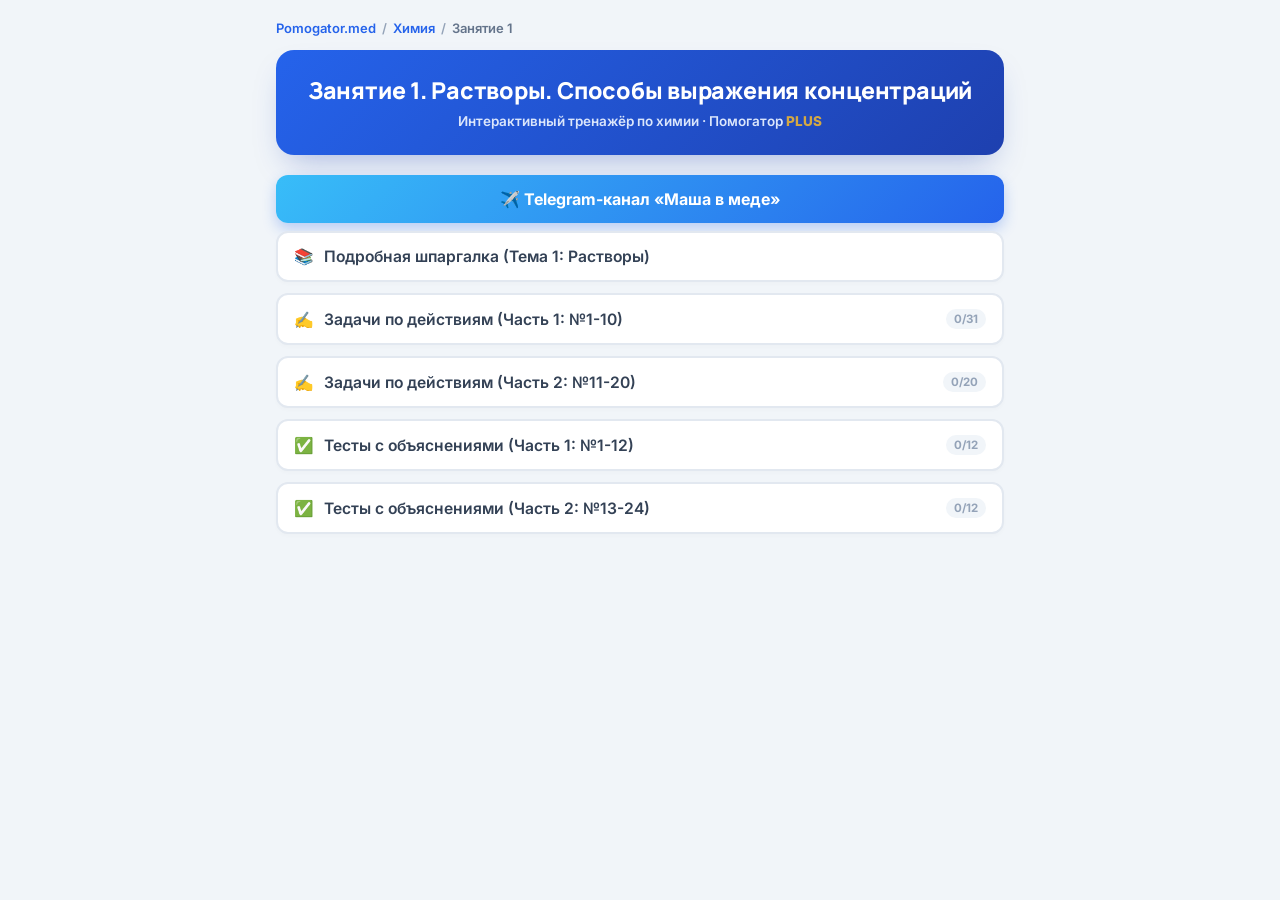
==== lesson-1.html @ 52e1b8d0 "Add files via upload" ====
<!DOCTYPE html>
<html lang="ru">
<head>
<meta charset="UTF-8" />
<meta name="viewport" content="width=device-width, initial-scale=1.0" />
<title>Занятие 1. Растворы. Способы выражения концентраций · Химия · Pomogator.med</title>
<link rel="preconnect" href="https://fonts.googleapis.com">
<link href="https://fonts.googleapis.com/css2?family=Manrope:wght@700;800&family=Inter:wght@400;500;600;700&display=swap" rel="stylesheet">
<link rel="stylesheet" href="style.css">
<style>
  /* === Защита от копирования / выделения === */
  html, body {
    -webkit-user-select: none;
    -moz-user-select: none;
    -ms-user-select: none;
    user-select: none;
    -webkit-touch-callout: none;
    -webkit-tap-highlight-color: transparent;
  }
  input, textarea, [contenteditable="true"] {
    -webkit-user-select: text !important;
    -moz-user-select: text !important;
    -ms-user-select: text !important;
    user-select: text !important;
  }
  img, a { -webkit-user-drag: none; user-drag: none; }
  ::selection { background: transparent; }
  ::-moz-selection { background: transparent; }
</style>
</head>
<body>
<div id="app">

  <div class="crumb">
    <a href="../index.html">Pomogator.med</a><span class="sep">/</span><a href="index.html">Химия</a><span class="sep">/</span><span>Занятие 1</span>
  </div>

  <div class="header">
    <h1 id="lessonTitle">Занятие 1. Растворы. Способы выражения концентраций</h1>
    <div class="subtitle">Интерактивный тренажёр по химии · Помогатор <span class="plus">PLUS</span></div>
  </div>

  <div id="menu" class="view active">
    <a href="https://t.me/pomogator_pimu" target="_blank" class="tg-btn">✈️ Telegram-канал «Маша в меде»</a>

    <div class="menu-grid" id="menuGrid"></div>

    <button class="btn" id="mistakesBtn" style="display:none; margin-top:4px; border-color:#fca5a5;" onclick="show('mistakes')">
      <span class="btn-label"><span>🔁</span><span>Повторить ошибки</span></span>
      <span class="btn-progress has-errors"></span>
    </button>
  </div>

  <div id="content" class="view">
    <button class="btn btn-back" onclick="show('menu')">⬅ Вернуться в меню занятия</button>
    <div id="content-body"></div>
  </div>

</div>

<!-- ============================================================
     ЗАЩИТА ОТ КОПИРОВАНИЯ / СКАЧИВАНИЯ / DEVTOOLS
     ============================================================ -->
<script>
(function protect() {
  'use strict';

  function isEditable(el) {
    if (!el) return false;
    const tag = (el.tagName || '').toLowerCase();
    return tag === 'input' || tag === 'textarea' || el.isContentEditable;
  }

  // 1. ПКМ
  document.addEventListener('contextmenu', e => { e.preventDefault(); return false; });

  // 2. Drag & drop
  document.addEventListener('dragstart', e => { e.preventDefault(); return false; });
  document.addEventListener('drop',      e => { e.preventDefault(); return false; });

  // 3. Копирование / вырезание / вставка
  ['copy', 'cut', 'paste'].forEach(evt => {
    document.addEventListener(evt, e => {
      if (!isEditable(e.target)) { e.preventDefault(); return false; }
    });
  });

  // 4. Выделение мышью вне полей ввода
  document.addEventListener('selectstart', e => {
    if (!isEditable(e.target)) { e.preventDefault(); return false; }
  });

  // 5. Горячие клавиши
  document.addEventListener('keydown', e => {
    const k = (e.key || '').toLowerCase();
    const ctrl = e.ctrlKey || e.metaKey;

    // Ctrl/Cmd + C, X, V, A — только в полях ввода
    if (ctrl && ['c', 'x', 'v', 'a'].includes(k)) {
      if (isEditable(e.target)) return;
      e.preventDefault(); return false;
    }
    // Ctrl/Cmd + S, U, P
    if (ctrl && ['s', 'u', 'p'].includes(k)) { e.preventDefault(); return false; }
    // Ctrl/Cmd + Shift + I / J / C — DevTools
    if (ctrl && e.shiftKey && ['i', 'j', 'c'].includes(k)) { e.preventDefault(); return false; }
    // F12
    if (k === 'f12') { e.preventDefault(); return false; }
  });

  // 6. Правая кнопка мыши
  document.addEventListener('mousedown', e => {
    if (e.button === 2) e.preventDefault();
  });

  // 7. Подмена содержимого буфера при копировании
  document.addEventListener('copy', e => {
    if (isEditable(e.target)) return;
    try {
      e.clipboardData.setData('text/plain', 'Копирование запрещено · Pomogator.med');
      e.preventDefault();
    } catch (err) {}
  });

  // 8. Простейшая детекция DevTools (закомментировано — включите при необходимости)
  /*
  setInterval(() => {
    const wDiff = window.outerWidth  - window.innerWidth  > 160;
    const hDiff = window.outerHeight - window.innerHeight > 160;
    if (wDiff || hDiff) {
      document.body.innerHTML =
        '<div style="padding:40px;font:600 18px Inter,sans-serif;text-align:center">' +
        'DevTools обнаружены. Закройте их, чтобы продолжить.<\/div>';
    }
  }, 1000);
  */
})();
</script>

<script>
const LESSON = {
  id: "lesson-1",
  number: 1,
  title: "Занятие 1. Растворы. Способы выражения концентраций",
  menu: [{"key":"cheat","type":"cheat","icon":"📚","label":"Подробная шпаргалка (Тема 1: Растворы)"},{"key":"tasks1","type":"tasks","icon":"✍️","label":"Задачи по действиям (Часть 1: №1-10)"},{"key":"tasks2","type":"tasks","icon":"✍️","label":"Задачи по действиям (Часть 2: №11-20)"},{"key":"tests1","type":"tests","icon":"✅","label":"Тесты с объяснениями (Часть 1: №1-12)"},{"key":"tests2","type":"tests","icon":"✅","label":"Тесты с объяснениями (Часть 2: №13-24)"}]
};
const data = {"cheat":"\n<div class=\"content-box cheat-sheet\" style=\"border-left:none; padding: 0;\">\n    <div style=\"text-align:center; background: linear-gradient(135deg, #0f766e 0%, #115e59 100%); color: white; padding: 15px; border-radius: 12px 12px 0 0;\">\n        <h2 style=\"margin:0; font-size:1.4rem; letter-spacing: 0.5px;\">🌟 МЕГА-ШПАРГАЛКА: ТЕМА 1</h2>\n        <div style=\"font-size:1.05rem; opacity: 0.9; margin-top: 5px;\">Растворы и способы выражения концентраций</div>\n    </div>\n\n    <!-- ТЕОРЕТИЧЕСКАЯ БАЗА -->\n    <div style=\"background: #f0fdf4; padding: 20px; border-radius: 0 0 12px 12px; margin-bottom: 20px; border: 2px solid #0f766e; border-top: none;\">\n        <strong style=\"color:#115e59; font-size:1.2rem;\">📌 1. Важнейшие теоретические понятия</strong><br>\n        <ul style=\"margin-top:10px; margin-bottom:0; padding-left: 20px; line-height: 1.6;\">\n            <li><b>Истинные растворы</b> являются гомогенными (однородными) равновесными системами, которые содержат растворитель, растворенное вещество и продукты их взаимодействия.</li>\n            <li>Размер частиц в истинных растворах крайне мал и составляет <b>10<sup>-10</sup> – 10<sup>-9</sup> м</b>.</li>\n            <li><b>Коллоидные растворы</b> представляют собой гетерогенные (неоднородные) системы, где размер частиц крупнее: <b>10<sup>-9</sup> – 10<sup>-6</sup> м</b>.</li>\n            <li><b>Концентрация</b> отражает количественное содержание растворенного компонента в определенном объеме или массе всего раствора (либо чистого растворителя).</li>\n            <li>Для безразмерных величин корректно применять термин <b>«доли»</b> (например, массовая или объемная доля), а для размерных величин — <b>«концентрация»</b> (например, молярная).</li>\n        </ul>\n    </div>\n\n    <!-- ЭКВИВАЛЕНТ -->\n    <div style=\"background: #f8fafc; padding: 20px; border-radius: 12px; margin-bottom: 20px; border-left: 5px solid #334155; box-shadow: 0 2px 4px rgba(0,0,0,0.05);\">\n        <strong style=\"color:#0f172a; font-size:1.2rem;\">⚖️ 2. Эквивалент и фактор эквивалентности (f<sub>экв</sub>)</strong><br>\n        <p style=\"margin-top:5px;\"><b>Эквивалент</b> — это условная или реальная частица, равноценная в кислотно-основных взаимодействиях одному протону (иону водорода), а в окислительно-восстановительных процессах — одному отданному или принятому электрону.</p>\n        \n        <div class=\"formula\" style=\"border: 1px dashed #94a3b8; color: #334155; display: block; text-align: center; font-size: 1.2rem; padding: 10px; border-radius: 8px; margin-top: 10px; margin-bottom: 10px; font-weight: bold; background: white;\">\n            Молярная масса эквивалента: M<sub>экв</sub> = f<sub>экв</sub> &middot; M (г/моль)\n        </div>\n        \n        <p style=\"margin-bottom: 5px;\"><b>Как рассчитать фактор эквивалентности (f<sub>экв</sub> = 1/z):</b></p>\n        <table class=\"styled-table\" style=\"width: 100%; border-collapse: collapse; background: white; margin-top: 10px;\">\n            <tr style=\"background: #e2e8f0;\">\n                <th style=\"padding: 10px; border: 1px solid #cbd5e1; text-align: center;\">Класс соединений</th>\n                <th style=\"padding: 10px; border: 1px solid #cbd5e1; text-align: center;\">Правило для расчета числа (z)</th>\n                <th style=\"padding: 10px; border: 1px solid #cbd5e1; text-align: center;\">Примеры</th>\n            </tr>\n            <tr>\n                <td style=\"padding: 10px; border: 1px solid #cbd5e1; text-align: center;\"><b>Кислоты</b></td>\n                <td style=\"padding: 10px; border: 1px solid #cbd5e1; text-align: center;\">z = основность (число замещаемых ионов H<sup>+</sup>)</td>\n                <td style=\"padding: 10px; border: 1px solid #cbd5e1; text-align: left;\">\n                    • HCl: z=1 &rarr; <b>f<sub>экв</sub> = 1</b><br>\n                    • H<sub>2</sub>SO<sub>4</sub>: z=2 &rarr; <b>f<sub>экв</sub> = 1/2</b>\n                </td>\n            </tr>\n            <tr>\n                <td style=\"padding: 10px; border: 1px solid #cbd5e1; text-align: center;\"><b>Основания</b></td>\n                <td style=\"padding: 10px; border: 1px solid #cbd5e1; text-align: center;\">z = кислотность (число замещаемых групп OH<sup>-</sup>)</td>\n                <td style=\"padding: 10px; border: 1px solid #cbd5e1; text-align: left;\">\n                    • NaOH: z=1 &rarr; <b>f<sub>экв</sub> = 1</b><br>\n                    • Ca(OH)<sub>2</sub>: z=2 &rarr; <b>f<sub>экв</sub> = 1/2</b>\n                </td>\n            </tr>\n            <tr>\n                <td style=\"padding: 10px; border: 1px solid #cbd5e1; text-align: center;\"><b>Соли</b></td>\n                <td style=\"padding: 10px; border: 1px solid #cbd5e1; text-align: center;\">z = число атомов металла &times; валентность металла</td>\n                <td style=\"padding: 10px; border: 1px solid #cbd5e1; text-align: left;\">\n                    • KCl: z = 1&times;1=1 &rarr; <b>f<sub>экв</sub> = 1</b><br>\n                    • FeCl<sub>3</sub>: z = 1&times;3=3 &rarr; <b>f<sub>экв</sub> = 1/3</b><br>\n                    • Al<sub>2</sub>(SO<sub>4</sub>)<sub>3</sub>: z = 2&times;3=6 &rarr; <b>f<sub>экв</sub> = 1/6</b>\n                </td>\n            </tr>\n        </table>\n    </div>\n\n    <!-- КОНЦЕНТРАЦИИ И ФОРМУЛЫ -->\n    <div style=\"background: #fffbeb; padding: 20px; border-radius: 12px; margin-bottom: 20px; border-left: 5px solid #d97706; box-shadow: 0 2px 4px rgba(0,0,0,0.05);\">\n        <strong style=\"color:#b45309; font-size:1.2rem;\">📊 3. Выражение концентрации растворов</strong><br>\n        <p style=\"margin-top:5px; margin-bottom: 10px;\"><i>Важно понимать физический смысл каждой величины — это поможет безошибочно решать тесты!</i></p>\n        <div style=\"overflow-x: auto;\">\n            <table class=\"styled-table\" style=\"width: 100%; border-collapse: collapse; background: white;\">\n                <tr style=\"background: #fde68a;\">\n                    <th style=\"padding: 10px; border: 1px solid #d97706; text-align: center;\">Показатель и Единицы</th>\n                    <th style=\"padding: 10px; border: 1px solid #d97706; text-align: center;\">Формула для расчета</th>\n                    <th style=\"padding: 10px; border: 1px solid #d97706; text-align: center;\">Физический смысл</th>\n                </tr>\n                <tr>\n                    <td style=\"padding: 10px; border: 1px solid #cbd5e1; text-align: center;\"><b>Массовая доля (&omega;)</b><br><span style=\"color:#be123c; font-weight:bold;\">%</span> (или доли)</td>\n                    <td style=\"padding: 10px; border: 1px solid #cbd5e1; font-family: monospace; font-size: 1.1rem; text-align: center;\">&omega; = m(в-ва) / m(р-ра)</td>\n                    <td style=\"padding: 10px; border: 1px solid #cbd5e1; text-align: left;\">Масса растворенного вещества, приходящаяся на <b>100 г раствора</b>.</td>\n                </tr>\n                <tr>\n                    <td style=\"padding: 10px; border: 1px solid #cbd5e1; text-align: center;\"><b>Молярность (C)</b><br><span style=\"color:#be123c; font-weight:bold;\">моль/л</span> (или М)</td>\n                    <td style=\"padding: 10px; border: 1px solid #cbd5e1; font-family: monospace; font-size: 1.1rem; text-align: center;\">C = n(в-ва) / V(р-ра)</td>\n                    <td style=\"padding: 10px; border: 1px solid #cbd5e1; text-align: left;\">Число <b>молей</b> растворенного вещества, содержащихся в <b>1 л (1000 мл) раствора</b>.</td>\n                </tr>\n                <tr>\n                    <td style=\"padding: 10px; border: 1px solid #cbd5e1; text-align: center;\"><b>Нормальность (C<sub>экв</sub>)</b><br><span style=\"color:#be123c; font-weight:bold;\">моль/л</span> (или н.)</td>\n                    <td style=\"padding: 10px; border: 1px solid #cbd5e1; font-family: monospace; font-size: 1.1rem; text-align: center;\">C<sub>экв</sub> = m / (M<sub>экв</sub> &middot; V)</td>\n                    <td style=\"padding: 10px; border: 1px solid #cbd5e1; text-align: left;\">Число <b>эквивалентов</b> вещества, находящихся в <b>1 л раствора</b>.</td>\n                </tr>\n                <tr>\n                    <td style=\"padding: 10px; border: 1px solid #cbd5e1; text-align: center;\"><b>Титр (T)</b><br><span style=\"color:#be123c; font-weight:bold;\">г/мл</span> (строго)</td>\n                    <td style=\"padding: 10px; border: 1px solid #cbd5e1; font-family: monospace; font-size: 1.1rem; text-align: center;\">T = m(в-ва) / V(р-ра)</td>\n                    <td style=\"padding: 10px; border: 1px solid #cbd5e1; text-align: left;\">Количество <b>граммов</b> вещества, растворенных в <b>1 мл раствора</b>.</td>\n                </tr>\n                <tr>\n                    <td style=\"padding: 10px; border: 1px solid #cbd5e1; text-align: center;\"><b>Моляльность (C<sub>m</sub>)</b><br><span style=\"color:#be123c; font-weight:bold;\">моль/кг</span></td>\n                    <td style=\"padding: 10px; border: 1px solid #cbd5e1; font-family: monospace; font-size: 1.1rem; text-align: center;\">C<sub>m</sub> = n(в-ва) / m(р-рителя)</td>\n                    <td style=\"padding: 10px; border: 1px solid #cbd5e1; text-align: left;\">Число молей вещества, приходящихся на <b>1 кг (1000 г) чистого растворителя</b>.</td>\n                </tr>\n            </table>\n        </div>\n    </div>\n\n    <!-- ЛАЙФХАКИ И ФОРМУЛЫ ПЕРЕХОДА -->\n    <div style=\"background: #e0f2fe; padding: 20px; border-radius: 12px; border-left: 5px solid #0284c7; box-shadow: 0 2px 4px rgba(0,0,0,0.05);\">\n        <strong style=\"color:#0369a1; font-size:1.2rem;\">💡 4. Лайфхаки для решения задач (Формулы перехода)</strong><br>\n        \n        <p style=\"margin-top: 10px;\"><b>1. Взаимосвязь титра и нормальности:</b></p>\n        <div class=\"formula\" style=\"border: 1px dashed #38bdf8; color: #0284c7; display: inline-block; padding: 10px 15px; border-radius: 8px; font-family: monospace; font-size: 1.15rem; font-weight: bold; background: white;\">\n            T = (C<sub>экв</sub> &middot; M<sub>экв</sub>) / 1000\n        </div>\n        <p style=\"font-size: 0.95rem; color: #334155; margin-top: 5px; margin-bottom: 15px;\"><i>Здесь число 1000 выступает коэффициентом перевода литров в миллилитры.</i></p>\n\n        <p><b>2. Быстрый перевод массовой доли (&omega;, %) в молярность (C):</b></p>\n        <p style=\"font-size: 0.95rem; line-height: 1.6; margin-top: 5px; color: #1e293b;\">\n            Если даны плотность (&rho;, г/мл) и концентрация в процентах (&omega;):<br>\n            • Масса раствора принимается за 100 г, масса вещества в нем = &omega; г.<br>\n            • Объем рассчитывается через плотность: V = 100 / &rho; (получаем мл, затем переводим в литры).<br>\n            • Количество вещества: n = m / M.<br>\n            • Итоговая молярность: C = n / V.<br>\n            <i>Готовая быстрая формула: <b>C = (&omega;(%) &middot; &rho; &middot; 10) / M</b></i>\n        </p>\n\n        <p><b>3. Взаимосвязь нормальности и молярности:</b></p>\n        <div class=\"formula\" style=\"border: 1px dashed #38bdf8; color: #0284c7; display: inline-block; padding: 10px 15px; border-radius: 8px; font-family: monospace; font-size: 1.15rem; font-weight: bold; background: white;\">\n            C<sub>экв</sub> = C &middot; z\n        </div>\n        <p style=\"font-size: 0.95rem; color: #334155; margin-top: 5px; margin-bottom: 0;\"><i>Где z — число из фактора эквивалентности. Например, для серной кислоты H<sub>2</sub>SO<sub>4</sub> (z=2) нормальность всегда будет в два раза больше ее молярности.</i></p>\n    </div>\n</div>\n    ","tasks1":[{"title":"Задача 1","desc":"Рассчитайте массы сульфата цинка и воды, необходимые для приготовления 25 мл 0,5%-ного раствора (ρ = 1,02 г/мл).","steps":[{"q":"Действие 1: Рассчитайте общую массу раствора (в граммах).","a":25.5,"sol":"Используем формулу массы через объем и плотность: <b>m(р-ра) = V · ρ</b><br>m(р-ра) = 25 мл · 1,02 г/мл = 25,5 г."},{"q":"Действие 2: Найдите массу сульфата цинка (г).","a":0.1275,"sol":"Используем формулу массовой доли: <b>m(в-ва) = m(р-ра) · ω</b><br>Переводим проценты в доли: 0,5% = 0,005.<br>m(ZnSO₄) = 25,5 г · 0,005 = 0,1275 г."},{"q":"Действие 3: Найдите массу необходимой воды (г).","a":25.37,"sol":"Масса воды — это разность массы раствора и массы соли: <b>m(воды) = m(р-ра) - m(в-ва)</b><br>m(воды) = 25,5 г - 0,1275 г = 25,3725 г (округляем до 25,37)."}]},{"title":"Задача 2","desc":"Как приготовить 200 г 5%-ного раствора глюкозы, исходя из 15%-ного раствора?","steps":[{"q":"Действие 1: Какая масса чистой глюкозы (г) нужна для приготовления 200 г 5%-ного раствора?","a":10,"sol":"Используем формулу: <b>m(глюкозы) = m(р-ра) · ω</b><br>m = 200 г · 0,05 = 10 г чистой глюкозы."},{"q":"Действие 2: Какую массу 15%-ного раствора (г) нужно взять, чтобы в ней содержалось эти 10 г глюкозы?","a":66.67,"sol":"Выражаем массу раствора из формулы массовой доли: <b>m(исх.р-ра) = m(в-ва) / ω_исх</b><br>m(15% р-ра) = 10 г / 0,15 = 66,67 г."}]},{"title":"Задача 3","desc":"Как приготовить 200 мл 40%-ного раствора спирта (ρ = 0,9532 г/мл) из 96%-ного раствора (ρ = 0,8014 г/мл)?","steps":[{"q":"Действие 1: Рассчитайте массу нужного 40%-ного раствора (г).","a":190.64,"sol":"<b>m(р-ра) = V · ρ</b><br>m(40% р-ра) = 200 мл · 0,9532 г/мл = 190,64 г."},{"q":"Действие 2: Рассчитайте массу чистого безводного спирта в этом растворе (г).","a":76.26,"sol":"<b>m(спирта) = m(р-ра) · ω</b><br>m(спирта) = 190,64 г · 0,40 = 76,256 г."},{"q":"Действие 3: Рассчитайте массу 96%-ного раствора (г), содержащего эту массу спирта.","a":79.43,"sol":"<b>m(исх.р-ра) = m(в-ва) / ω_исх</b><br>m(96% р-ра) = 76,256 г / 0,96 = 79,43 г."},{"q":"Действие 4: Рассчитайте необходимый объем 96%-ного раствора (мл).","a":99.1,"sol":"<b>V = m / ρ</b><br>V(96% р-ра) = 79,43 г / 0,8014 г/мл = 99,1 мл."}]},{"title":"Задача 4","desc":"Найти массу воды и медного купороса CuSO₄·5Н₂О для приготовления 500 мл 8%-ного раствора CuSO₄ (ρ = 1,085 г/мл). Молярные массы: M(CuSO₄)=160, M(CuSO₄·5H₂O)=250.","steps":[{"q":"Действие 1: Рассчитайте массу нужного 8%-ного раствора (г).","a":542.5,"sol":"<b>m(р-ра) = V · ρ</b><br>m(р-ра) = 500 · 1,085 = 542,5 г."},{"q":"Действие 2: Рассчитайте массу безводной соли CuSO₄ в растворе (г).","a":43.4,"sol":"<b>m(CuSO₄) = m(р-ра) · ω</b><br>m(CuSO₄) = 542,5 · 0,08 = 43,4 г."},{"q":"Действие 3: Вычислите массу кристаллогидрата CuSO₄·5H₂O (г), которую нужно взвесить.","a":67.8,"sol":"Составляем пропорцию через молярные массы: в 250 г купороса содержится 160 г соли.<br><b>m(купороса) = m(соли) · M(купороса) / M(соли)</b><br>m(купороса) = 43,4 · 250 / 160 = 67,8 г."},{"q":"Действие 4: Вычислите массу добавленной воды (г).","a":474.7,"sol":"<b>m(воды) = m(всего раствора) - m(кристаллогидрата)</b><br>m(воды) = 542,5 - 67,8 = 474,7 г."}]},{"title":"Задача 5","desc":"Какую массу AgNO₃ надо растворить в 500 г Н₂О для получения 0,05%-ного раствора?","steps":[{"q":"Действие 1: Найдите необходимую массу AgNO₃ (в граммах).","a":0.25,"sol":"Формула: <b>ω = m(в-ва) / (m(в-ва) + m(воды))</b><br>0,0005 = m / (m + 500).<br>Решаем уравнение: 0,0005m + 0,25 = m → 0,9995m = 0,25 → m ≈ 0,25 г."}]},{"title":"Задача 6","desc":"Найти массу воды и горькой соли MgSO₄·7Н₂О для приготовления 250 мл 5%-ного раствора MgSO₄ (ρ = 1,03 г/мл). M(MgSO₄)=120, M(крист.)=246.","steps":[{"q":"Действие 1: Рассчитайте массу раствора (г).","a":257.5,"sol":"<b>m = V · ρ</b><br>m = 250 · 1,03 = 257,5 г."},{"q":"Действие 2: Рассчитайте массу безводного MgSO₄ (г).","a":12.88,"sol":"<b>m(в-ва) = m(р-ра) · ω</b><br>m = 257,5 · 0,05 = 12,875 г (округляем до 12,88)."},{"q":"Действие 3: Найдите массу кристаллогидрата (г).","a":26.4,"sol":"<b>m(крист) = m(соли) · M(крист) / M(соли)</b><br>m(крист) = 12,875 · 246 / 120 = 26,39 г (округляем до 26,4)."},{"q":"Действие 4: Найдите массу воды (г).","a":231.1,"sol":"<b>m(воды) = m(раствора) - m(кристаллогидрата)</b><br>m(воды) = 257,5 - 26,4 = 231,1 г."}]},{"title":"Задача 7","desc":"Какой объем 55%-ного раствора H₂SO₄ (ρ = 1,45 г/мл) потребуется для приготовления 1500 мл 0,1 н. раствора?","steps":[{"q":"Действие 1: Найдите эквивалентную массу H₂SO₄ (г/моль-экв).","a":49,"sol":"Для H₂SO₄ фактор эквивалентности f=1/2 (двухосновная).<br><b>M_экв = M / 2</b> = 98 / 2 = 49 г/моль-экв."},{"q":"Действие 2: Рассчитайте массу H₂SO₄ (г), необходимую для 1,5 л 0,1 н. раствора.","a":7.35,"sol":"Используем формулу нормальности: <b>Сн = m / (M_экв · V)</b> → <b>m = Сн · M_экв · V(л)</b><br>m = 0,1 · 49 · 1,5 = 7,35 г."},{"q":"Действие 3: Рассчитайте массу 55%-ного раствора кислоты (г).","a":13.36,"sol":"<b>m(р-ра) = m(кислоты) / ω</b><br>m(р-ра) = 7,35 / 0,55 = 13,36 г."},{"q":"Действие 4: Найдите необходимый объем этого раствора (мл).","a":9.21,"sol":"<b>V = m(р-ра) / ρ</b><br>V = 13,36 / 1,45 = 9,21 мл."}]},{"title":"Задача 8","desc":"Какой объем 70%-ного раствора СH₃СОOН (ρ = 1,68 г/мл) потребуется для приготовления 500 мл 0,3 н. раствора?","steps":[{"q":"Действие 1: Найдите массу чистой уксусной кислоты (г) для требуемого раствора.","a":9,"sol":"Уксусная кислота одноосновна, M_экв = M = 60 г/моль.<br><b>m = Сн · M_экв · V(л)</b><br>m = 0,3 · 60 · 0,5 = 9 г."},{"q":"Действие 2: Найдите объем 70%-ного раствора (мл).","a":7.65,"sol":"Сначала масса раствора: <b>m(р-ра) = m(в-ва) / ω</b> = 9 / 0,7 = 12,86 г.<br>Затем объем: <b>V = m(р-ра) / ρ</b> = 12,86 / 1,68 = 7,65 мл."}]},{"title":"Задача 9","desc":"Сколько граммов Na₂SO₄·10H₂O (M=322) потребуется для приготовления 200 мл 10%-ного раствора Na₂SO₄ (ρ = 1,09 г/см³)? M(Na₂SO₄)=142.","steps":[{"q":"Действие 1: Найдите массу безводной соли в растворе (г).","a":21.8,"sol":"Масса раствора: m = 200 · 1,09 = 218 г.<br>Масса безводной соли: <b>m(соли) = 218 · 0,10 = 21,8 г.</b>"},{"q":"Действие 2: Найдите массу кристаллогидрата (г).","a":49.4,"sol":"<b>m(крист) = m(соли) · M(крист) / M(соли)</b><br>m(крист) = 21,8 · 322 / 142 = 49,44 г (округляем до 49,4)."},{"q":"Действие 3: Рассчитайте молярность полученного раствора (моль/л).","a":0.77,"sol":"<b>C = m / (M · V)</b><br>C = 21,8 / (142 · 0,2) = 0,768 моль/л (округляем до 0,77)."},{"q":"Действие 4: Рассчитайте нормальность раствора (моль-экв/л).","a":1.54,"sol":"Для Na₂SO₄ z = 2 (два иона Na+). <b>Сн = С · z</b><br>Сн = 0,768 · 2 = 1,536 (округляем до 1,54)."}]},{"title":"Задача 10","desc":"Сколько граммов NaCl потребуется для приготовления 100 мл 0,2 M раствора? Определить моляльную концентрацию (ρ ≈ 1,0 г/см³).","steps":[{"q":"Действие 1: Найдите массу NaCl (г).","a":1.17,"sol":"<b>m = C · M · V(л)</b><br>M(NaCl) = 58,5 г/моль.<br>m = 0,2 · 58,5 · 0,1 = 1,17 г."},{"q":"Действие 2: Найдите массу воды в растворе (в килограммах).","a":0.0988,"sol":"Масса раствора (ρ=1,0) равна 100 г.<br><b>m(воды) = m(р-ра) - m(соли)</b> = 100 - 1,17 = 98,83 г = 0,09883 кг."},{"q":"Действие 3: Рассчитайте моляльность раствора (моль/кг).","a":0.202,"sol":"<b>Cm = n / m(растворителя в кг)</b><br>n = 0,2 моль/л · 0,1 л = 0,02 моль.<br>Cm = 0,02 / 0,09883 = 0,202 моль/кг."}]}],"tasks2":[{"title":"Задача 11","desc":"Сколько граммов 20%-ного раствора KCl (ρ = 1,12) потребуется для приготовления 200 мл 5%-ного раствора (ρ = 1,05)?","steps":[{"q":"Действие 1: Найдите массу чистого KCl, необходимого для 5%-ного раствора (г).","a":10.5,"sol":"Масса 5% раствора: m = 200 · 1,05 = 210 г.<br>Масса KCl: <b>m(в-ва) = 210 · 0,05 = 10,5 г.</b>"},{"q":"Действие 2: Найдите необходимую массу 20%-ного раствора (г).","a":52.5,"sol":"<b>m(р-ра) = m(в-ва) / ω</b><br>m(20% р-ра) = 10,5 / 0,20 = 52,5 г."}]},{"title":"Задача 12","desc":"Навеску 2,1345 г сульфата алюминия (M=342) растворили в мерной колбе на 200 мл. Определить молярность и нормальность.","steps":[{"q":"Действие 1: Рассчитайте молярность (С, моль/л).","a":0.0312,"sol":"<b>C = m / (M · V)</b><br>C = 2,1345 / (342 · 0,2) = 0,0312 моль/л."},{"q":"Действие 2: Рассчитайте нормальность (Сн, моль-экв/л).","a":0.187,"sol":"Для Al₂(SO₄)₃ фактор z = 2 атома Al × валентность 3 = 6.<br><b>Сн = С · z</b><br>Сн = 0,0312 · 6 = 0,1872 моль-экв/л."}]},{"title":"Задача 13","desc":"Навеску 0,8575 г щавелевой кислоты Н₂С₂О₄∙2Н₂О (M=126) растворили в колбе на 250 мл. Определить молярность и нормальность.","steps":[{"q":"Действие 1: Рассчитайте молярность (моль/л).","a":0.0272,"sol":"<b>C = m / (M · V)</b><br>C = 0,8575 / (126 · 0,25) = 0,0272 моль/л."},{"q":"Действие 2: Рассчитайте нормальность (моль-экв/л).","a":0.0544,"sol":"Щавелевая кислота двухосновна (z = 2).<br><b>Сн = С · z</b><br>Сн = 0,0272 · 2 = 0,0544 моль-экв/л."}]},{"title":"Задача 14","desc":"Какой объём 80%-ного раствора серной кислоты (ρ = 1,732 г/мл) потребуется для приготовления 200 мл раствора с нормальностью 0,5 моль/л?","steps":[{"q":"Действие 1: Найдите массу чистой H₂SO₄, необходимой для раствора (г).","a":4.9,"sol":"Эквивалентная масса H₂SO₄ = 98 / 2 = 49.<br><b>m = Сн · M_экв · V(л)</b><br>m = 0,5 · 49 · 0,2 = 4,9 г."},{"q":"Действие 2: Найдите объем 80% раствора (мл).","a":3.54,"sol":"Масса раствора: m(р-ра) = 4,9 / 0,8 = 6,125 г.<br>Объем: <b>V = m / ρ</b> = 6,125 / 1,732 = 3,536 мл (округляем до 3,54)."}]},{"title":"Задача 15","desc":"В 250 мл раствора содержится 7,5 г сульфата алюминия. Определить молярность и нормальность.","steps":[{"q":"Действие 1: Рассчитайте молярность (С, моль/л).","a":0.0877,"sol":"M(Al₂(SO₄)₃) = 342 г/моль.<br><b>C = m / (M · V)</b><br>C = 7,5 / (342 · 0,25) = 0,0877 моль/л."},{"q":"Действие 2: Рассчитайте нормальность (Сн, моль-экв/л).","a":0.526,"sol":"Фактор эквивалентности соли z = 6.<br><b>Сн = С · z</b><br>Сн = 0,0877 · 6 = 0,526 моль-экв/л."}]},{"title":"Задача 16","desc":"Определить моляльность раствора из 9 г глюкозы (С₆Н₁₂O₆) и 500 мл воды.","steps":[{"q":"Действие 1: Найдите моляльность (Cm, моль/кг).","a":0.1,"sol":"M(глюкозы) = 180 г/моль. n = 9 / 180 = 0,05 моль.<br>Масса воды = 500 г = 0,5 кг.<br><b>Cm = n / m(растворителя в кг)</b><br>Cm = 0,05 / 0,5 = 0,1 моль/кг."}]},{"title":"Задача 17","desc":"Сколько мл 96%-ного H₂SO₄ (ρ = 1,84) потребуется для 3 л 40%-ного раствора (ρ = 1,31)?","steps":[{"q":"Действие 1: Найдите массу чистой H₂SO₄ в конечном растворе (г).","a":1572,"sol":"Масса конечного раствора = 3000 мл · 1,31 = 3930 г.<br><b>m(кислоты) = m(р-ра) · ω</b> = 3930 · 0,4 = 1572 г."},{"q":"Действие 2: Найдите объем исходного 96% раствора (мл).","a":890,"sol":"Масса исходного раствора = 1572 / 0,96 = 1637,5 г.<br><b>V = m / ρ</b> = 1637,5 / 1,84 = 889,9 мл (округляем до 890)."}]},{"title":"Задача 18","desc":"Какой объем 20%-ного HCl (ρ = 1,10) потребуется для 800 мл 0,5 М раствора?","steps":[{"q":"Действие 1: Найдите массу чистой HCl (г).","a":14.6,"sol":"M(HCl) = 36,5.<br><b>m = C · M · V(л)</b><br>m = 0,5 · 36,5 · 0,8 = 14,6 г."},{"q":"Действие 2: Найдите объем 20% раствора (мл).","a":66.4,"sol":"Масса раствора = 14,6 / 0,2 = 73 г.<br><b>V = m / ρ</b> = 73 / 1,1 = 66,36 мл."}]},{"title":"Задача 19","desc":"Определите молярность, нормальность и моляльность 40%-ного раствора H₃PO₄ (ρ = 1,25).","steps":[{"q":"Действие 1: Найдите молярность (С, моль/л).","a":5.1,"sol":"Рассмотрим 1 л раствора (1000 мл). Его масса = 1000 · 1,25 = 1250 г.<br>Масса чистой H₃PO₄ = 1250 · 0,4 = 500 г.<br><b>C = m / (M · V)</b> = 500 / (98 · 1) = 5,10 моль/л."},{"q":"Действие 2: Найдите нормальность (Сн, моль-экв/л).","a":15.3,"sol":"Кислота трехосновна (z = 3).<br><b>Сн = С · z</b> = 5,1 · 3 = 15,3 моль-экв/л."},{"q":"Действие 3: Найдите моляльность (Cm, моль/кг).","a":6.8,"sol":"Масса воды в 1 л раствора = 1250 г - 500 г = 750 г = 0,75 кг.<br><b>Cm = n / m(воды в кг)</b> = (500/98) / 0,75 = 6,8 моль/кг."}]},{"title":"Задача 20","desc":"Смешали 300 г 40%-ного H₂SO₄ и 250 мл 10%-ного (ρ = 1,07). Определите массовую долю кислоты в смеси (в процентах).","steps":[{"q":"Действие 1: Найдите общую массу кислоты в смеси (г).","a":146.75,"sol":"В 1-м растворе: 300 · 0,4 = 120 г.<br>Во 2-м растворе: масса раствора = 250 · 1,07 = 267,5 г. Кислоты в нем = 267,5 · 0,1 = 26,75 г.<br>Общая масса = 120 + 26,75 = 146,75 г."},{"q":"Действие 2: Найдите массовую долю ω (в %).","a":25.86,"sol":"Общая масса новой смеси = 300 г + 267,5 г = 567,5 г.<br><b>ω = (m(в-ва) / m(р-ра)) · 100%</b><br>ω = (146,75 / 567,5) · 100% = 25,86%."}]}],"tests1":[{"q":"МАССОВАЯ ДОЛЯ ПОКАЗЫВАЕТ КОЛИЧЕСТВО:","options":["1) моль-экв/л","2) массу растворенного вещества на 100 г воды","3) 1 моль вещества в 1 л раствора","4) массу растворенного вещества в 100 г раствора","5) количество моль растворенного вещества на 100 г раствора"],"correct":3,"explanation":"По определению, массовая доля (ω) — это отношение массы растворенного вещества к общей массе раствора. В процентах она показывает, сколько граммов вещества содержится ровно в 100 граммах раствора."},{"q":"МАССА ХЛОРИДА НАТРИЯ КОЛИЧЕСТВОМ ВЕЩЕСТВА 0,8 МОЛЬ РАВНА:","options":["1) 58,5 г","2) 46,8 г","3) 29,25 г","4) 56,25 г","5) 35,5 г"],"correct":1,"explanation":"Формула: m = n · M. Молярная масса NaCl = 23 (Na) + 35,5 (Cl) = 58,5 г/моль. Умножаем: m = 0,8 моль · 58,5 г/моль = 46,8 г."},{"q":"ЭКВИВАЛЕНТУЮ МАССУ ЩАВЕЛЕВОЙ КИСЛОТЫ, ВСТУПАЮЩЕЙ В РЕАКЦИЮ C ГИДРОКСИДОМ НАТРИЯ, РАССЧИТЫВАЮТ ПО ФОРМУЛЕ:","options":["1) Мэкв= 2М","2) Мэкв= М/2","3) Мэкв= М/4","4) Мэкв= М/n","5) Мэкв= М"],"correct":1,"explanation":"Щавелевая кислота (H₂C₂O₄) — двухосновная, то есть способна отдать 2 протона H+. Фактор эквивалентности для неё f = 1/2. Следовательно, эквивалентная масса M_экв = M · (1/2) = M / 2."},{"q":"МОЛЯРНАЯ КОНЦЕНТРАЦИЯ ПОКАЗЫВАЕТ:","options":["1) сколько г растворенного вещества содержится в 100 г воды","2) сколько моль растворенного вещества содержится в 1 л раствора","3) сколько моль эквивалентов растворенного вещества содержится в 100 мл раствора","4) сколько мл растворенного вещества содержится в 1000 мл раствора"],"correct":1,"explanation":"По определению, молярная концентрация (молярность, С) — это отношение количества вещества (в молях) к объему раствора (в литрах). То есть показывает число моль в 1 литре (1000 мл) раствора."},{"q":"МОЛЯРНАЯ МАССА ЭКВИВАЛЕНТА Cu(NO₃)₂ РАВНА:","options":["1) 188 г/моль","2) 171 г/моль","3) 94 г/моль","4) 114 г/моль"],"correct":2,"explanation":"Для солей фактор эквивалентности z рассчитывается как (число атомов металла) × (валентность). В Cu(NO₃)₂ один атом меди с валентельностью 2, следовательно z=2, f=1/2. Молярная масса = 188 г/моль. M_экв = 188 / 2 = 94 г/моль-экв."},{"q":"ВЫРАЖЕНИЕ ω (СаС1₂) = 5% ОЗНАЧАЕТ:","options":["1) 5 г СаС1₂ растворено в 95 г Н₂О","2) 5 г СаС1₂ растворено в 100 г Н₂О","3) 5 г СаС1₂ растворено в 1000 г Н₂О","4) 5 г СаС1₂ растворено в 100 мл раствора"],"correct":0,"explanation":"5% массовая доля означает 5 граммов вещества на 100 граммов ВСЕГО раствора. Значит, масса растворителя (воды) составляет 100 г (раствор) - 5 г (соль) = 95 г Н₂О."},{"q":"МАССОВАЯ ДОЛЯ МЕТИЛОВОГО СПИРТА В РАСТВОРЕ, СОДЕРЖАЩЕМ 60 г СПИРТА И 40 г ВОДЫ РАВНА:","options":["1) 0,6","2) 2","3) 1,5","4) 0,5","5) 0,3"],"correct":0,"explanation":"Общая масса раствора = 60 г (спирт) + 40 г (вода) = 100 г. Массовая доля ω = m(спирта) / m(раствора) = 60 / 100 = 0,6 (или 60%)."},{"q":"ПРИ ПОЛНОЙ НЕЙТРАЛИЗАЦИИ Н₃РО₄ МОЛЯРНАЯ МАССА ЕЁ ЭКВИВАЛЕНТА РАВНА:","options":["1) 49 г/моль","2) 98 г/моль","3) 32,67 г/моль","4) 196 г/моль"],"correct":2,"explanation":"Ортофосфорная кислота (Н₃РО₄) трехосновна, значит в реакции полной нейтрализации она отдает 3 протона H+ (z=3). M_экв = M / 3 = 98 / 3 ≈ 32,67 г/моль-экв."},{"q":"УКАЖИТЕ ИСТИННЫЙ РАСТВОР:","options":["1) мел + вода","2) вода + поваренная соль","3) вода + глина","4) вода + масло"],"correct":1,"explanation":"Истинный раствор — это гомогенная система на молекулярном или ионном уровне. Поваренная соль (NaCl) в воде диссоциирует на ионы и полностью растворяется. Остальные варианты образуют гетерогенные взвеси или эмульсии."},{"q":"НОРМАЛЬНОСТЬ – ЭТО КОЛИЧЕСТВО ЭКИВАЛЕНТОВ ВЕЩЕСТВА, РАСТВОРЕННОГО В:","options":["1) 1 л раствора","2) 1 л растворителя","3) 100 г растворителя","4) 100 г раствора"],"correct":0,"explanation":"Нормальность (или молярная концентрация эквивалента, Сн) по определению показывает число молей эквивалентов вещества в 1 литре (1 дм³) раствора."},{"q":"ТИТР ПОКАЗЫВАЕТ СКОЛЬКО:","options":["1) г вещества содержится в 1000 мл раствора","2) моль вещества содержится в 1 мл раствора","3) г вещества содержится в 100 г раствора","4) г вещества содержится в 1 мл раствора"],"correct":3,"explanation":"Титр (Т) — это масса растворенного вещества, выраженная в граммах, содержащаяся ровно в 1 миллилитре (см³) раствора. Формула: Т = m / V(в мл)."},{"q":"ЭКВИВАЛЕНТНАЯ МАССА МЕДИ В СОЕДИНЕНИИ СuSO₄ РАВНА:","options":["1) 80,0 г/моль","2) 31,75 г/моль","3) 79,5 г/моль","4) 16 г/моль"],"correct":0,"explanation":"Здесь речь идет об эквивалентной массе самой соли. M(CuSO₄) = 64+32+64 = 160 г/моль. Медь двухвалентна (z=2), следовательно M_экв(соли) = 160 / 2 = 80,0 г/моль-экв."}],"tests2":[{"q":"ХИМИЧЕСКИЙ ЭКВИВАЛЕНТ – ЭТО:","options":["1) всегда условная частица вещества","2) условная или реальная частица вещества, в зависимости от реакции","3) всегда реальная частица вещества","4) тоже, что и молекула"],"correct":1,"explanation":"Эквивалент — это реальная или условная частица вещества, которая эквивалентна одному протону в кислотно-основных реакциях или одному электрону в ОВР. Её размер зависит от конкретной реакции."},{"q":"ФАКТОР ЭКВИВАЛЕНТНОСТИ – ЭТО:","options":["1) стехиометрический коэффициент перед формулой","2) целое число, определённое опытным путём","3) сумма стехиометрических коэффициентов","4) число, показывающее, какую часть реальной частицы составляет эквивалент"],"correct":3,"explanation":"Фактор эквивалентности (f_экв = 1/z) показывает долю реальной молекулы или иона, которая в данной реакции приходится на один химический эквивалент."},{"q":"МАССА СЕРНОЙ КИСЛОТЫ, СОДЕРЖАЩАЯСЯ В 200 мл ДЕЦИНОРМАЛЬНОГО РАСТВОРА:","options":["1) 0,98 г","2) 9,8 г","3) 0,49","4) 4,9"],"correct":0,"explanation":"Децинормальный раствор означает нормальность Сн = 0,1 моль-экв/л. Для H₂SO₄ M_экв = 98/2 = 49. Формула массы: m = Сн · M_экв · V(л) = 0,1 · 49 · 0,2 л = 0,98 г."},{"q":"МАССА БУРЫ (Na₂B₄O₇·10H₂O), НЕОБХОДИМАЯ ДЛЯ ПРИГОТОВЛЕНИЯ 1000 см³ 0,1 н. РАСТВОРА (fэкв = 1/2) РАВНА:","options":["1) 4,789 г","2) 191,0 г","3) 9,55 г","4) 19,10 г"],"correct":3,"explanation":"Молярная масса буры M ≈ 382 г/моль. Эквивалентная масса M_экв = 382 · (1/2) = 191 г/моль-экв. Масса для 1 литра (1000 см³): m = Сн · M_экв · V = 0,1 · 191 · 1 = 19,10 г."},{"q":"МОЛЯРНАЯ КОНЦЕНТРАЦИЯ ЭКВИВАЛЕНТОВ ПОКАЗЫВАЕТ:","options":["1) сколько моль растворенного вещества содержится в 100 г воды","2) сколько моль растворенного вещества содержится в 1 л раствора","3) сколько моль эквивалентов растворенного вещества содержится в 1 л раствора","4) сколько моль эквивалентов растворенного вещества содержится в 1 мл раствора"],"correct":2,"explanation":"Молярная концентрация эквивалентов — это синоним термина «Нормальность» (Сн). Она показывает количество молей эквивалентов, приходящихся ровно на 1 литр раствора."},{"q":"МОЛЯРНАЯ КОНЦЕНТРАЦИЯ РАСТВОРА ГИДРОКСИДА НАТРИЯ В РАСТВОРЕ, В 1 л КОТОРОГО СОДЕРЖИТСЯ 4 г NaOH, РАВНА:","options":["1) 0,050 моль/л","2) 1,0 моль/л","3) 0,5 моль/л","4) 0,10 моль/л"],"correct":3,"explanation":"Молярная масса NaOH = 23+16+1 = 40 г/моль. Количество молей n = m / M = 4 / 40 = 0,1 моль. Так как этот объем находится в 1 литре, С = 0,1 / 1 = 0,10 моль/л."},{"q":"ЭКВИВАЛЕНТУЮ МАССУ СЕРНОЙ КИСЛОТЫ РАССЧИТЫВАЮТ ПО ФОРМУЛЕ:","options":["1) Мэкв= 2М","2) Мэкв= М/2","3) Мэкв= М/4","4) Мэкв= М"],"correct":1,"explanation":"Серная кислота (H₂SO₄) — сильная двухосновная кислота. В реакциях полной нейтрализации она замещает два протона, поэтому её фактор эквивалентности f_экв = 1/2, а эквивалентная масса M_экв = M / 2."},{"q":"ФАКТОР ЭВИВАЛЕНТНОСТИ СУЛЬФАТА АЛЮМИНИЯ РАВЕН:","options":["1) 2/3","2) 1/2","3) 1/4","4) 1/6"],"correct":3,"explanation":"Формула сульфата алюминия — Al₂(SO₄)₃. Фактор эквивалентности соли равен 1 / (число атомов металла · валентность). То есть f_экв = 1 / (2 · 3) = 1/6."},{"q":"МОЛЯРНАЯ КОНЦЕНТРАЦИЯ РАСТВОРА АЗОТНОЙ КИСЛОТЫ, СОДЕРЖАЩЕГО 0,1 МОЛЬ HNO₃ В 500 мл РАСТВОРА, РАВНА:","options":["1) 0,050 моль/л","2) 1,0 моль/л","3) 0,5 моль/л","4) 0,2 моль/л"],"correct":3,"explanation":"Формула молярности: С = n / V(в литрах). Объем 500 мл равен 0,5 л. С = 0,1 моль / 0,5 л = 0,2 моль/л."},{"q":"ФАКТОР ЭВИВАЛЕНТНОСТИ ГИДРОКСИДА БАРИЯ РАВЕН:","options":["1) 1","2) 1/2","3) 1/4","4) 1/6"],"correct":1,"explanation":"Гидроксид бария Ba(OH)₂ содержит две гидроксильные группы (кислотность равна 2). Следовательно, фактор эквивалентности f_экв = 1/2."},{"q":"МОЛЯРНАЯ КОНЦЕНТРАЦИЯ ЭКВИВАЛЕНТА РАСТВОРА СЕРНОЙ КИСЛОТЫ С ТИТРОМ 0,001235 г/мл РАВНА:","options":["1) 0,0252 моль/л","2) 1,00 моль/л","3) 0,05 моль/л","4) 0,10 моль/л"],"correct":0,"explanation":"Титр Т = 0,001235 г/мл. В 1 литре (1000 мл) содержится 1,235 г. Эквивалентная масса H₂SO₄ = 98/2 = 49 г/моль-экв. Нормальность Сн = m(в 1 л) / M_экв = 1,235 / 49 ≈ 0,0252 моль-экв/л."},{"q":"ФАКТОР ЭВИВАЛЕНТНОСТИ ХЛОРИДА КАЛЬЦИЯ РАВЕН:","options":["1) 1","2) 2","3) 1/4","4) 1/2"],"correct":3,"explanation":"Хлорид кальция — CaCl₂. Молекула содержит 1 атом кальция с валентностью (зарядом катиона) 2. Фактор эквивалентности соли равен 1 / (1 · 2) = 1/2."}]};
</script>
<script src="quiz-engine.js"></script>
</body>
</html>
---- style.css ----
/* =====================================================================
   Pomogator.med — общий дизайн-система для раздела «Химия»
   Один файл вместо копий стилей в каждом уроке.
   ===================================================================== */

*, *::before, *::after { box-sizing: border-box; }

:root{
  --bg-page:#f1f5f9;
  --white:#ffffff;
  --text-primary:#334155;
  --text-secondary:#64748b;
  --text-faint:#94a3b8;

  --blue-med:#2563eb;
  --blue-dark:#1e40af;
  --blue-pale:#eff6ff;

  --gold:#d4a843;
  --gold-dark:#a97e1f;
  --gold-pale:#fffbeb;

  --green:#10b981;
  --green-dark:#0f9d63;
  --green-pale:#ecfdf5;

  --red:#ef4444;
  --red-dark:#b91c1c;
  --red-pale:#fef2f2;

  --pink:#ec4899;
  --pink-dark:#be185d;

  --radius:12px;
  --radius-lg:18px;
  --shadow-soft:0 10px 25px -5px rgba(15,23,42,0.06), 0 4px 10px -6px rgba(15,23,42,0.03);
  --shadow-hover:0 20px 35px -10px rgba(15,23,42,0.12);
  --transition:0.2s cubic-bezier(0.4,0,0.2,1);
}

html,body{
  margin:0;
  min-height:100%;
  background:var(--bg-page);
  color:var(--text-primary);
  font-family:'Inter',-apple-system,BlinkMacSystemFont,'Segoe UI',Roboto,Helvetica,Arial,sans-serif;
  -webkit-font-smoothing:antialiased;
}
h1,h2,h3,.brand{ font-family:'Manrope','Inter',sans-serif; }

#app{ max-width:760px; margin:0 auto; padding:20px 16px 60px; }

a{ color:inherit; }

/* ===== ШАПКА ===== */
.crumb{
  display:flex; align-items:center; gap:6px; flex-wrap:wrap;
  font-size:13px; font-weight:600; color:var(--text-secondary);
  margin-bottom:14px;
}
.crumb a{ color:var(--blue-med); text-decoration:none; }
.crumb a:hover{ text-decoration:underline; }
.crumb .sep{ color:var(--text-faint); }

.header{
  text-align:center;
  background:linear-gradient(135deg, var(--blue-med) 0%, var(--blue-dark) 100%);
  color:#fff;
  padding:26px 22px;
  border-radius:var(--radius-lg);
  box-shadow:0 16px 32px -12px rgba(30,64,175,0.35);
  margin-bottom:20px;
}
.header h1{
  margin:0; font-size:1.45rem; font-weight:800; letter-spacing:-0.01em; line-height:1.25;
}
.header .subtitle{
  margin-top:8px; font-size:13.5px; font-weight:600; color:#dbe6fb;
}
.header .subtitle .plus{ color:var(--gold); font-weight:800; }

/* ===== ВИДЫ (меню / контент) ===== */
.view{ display:none; }
.view.active{ display:block; }

/* ===== МЕНЮ ===== */
.menu-grid{ display:flex; flex-direction:column; gap:11px; }

.btn{
  background:var(--white);
  border:2px solid #e2e8f0;
  border-radius:var(--radius);
  padding:14px 16px;
  text-align:left;
  font-size:0.98rem;
  font-weight:600;
  color:var(--text-primary);
  cursor:pointer;
  transition:var(--transition);
  box-shadow:0 2px 4px rgba(15,23,42,0.02);
  width:100%;
  display:flex;
  align-items:center;
  justify-content:space-between;
  gap:10px;
  font-family:inherit;
}
.btn:hover{ border-color:var(--blue-med); background:var(--blue-pale); color:var(--blue-dark); transform:translateY(-1px); }
.btn:active{ transform:translateY(0); }
.btn .btn-label{ display:flex; align-items:center; gap:10px; }
.btn .btn-progress{
  font-size:11.5px; font-weight:700; color:var(--text-faint);
  background:#f1f5f9; padding:3px 8px; border-radius:100px; flex-shrink:0;
}
.btn .btn-progress.is-done{ color:var(--green-dark); background:var(--green-pale); }
.btn .btn-progress.has-errors{ color:var(--gold-dark); background:var(--gold-pale); }

.btn-back{ background:#e2e8f0; text-align:center; border:none; justify-content:center; margin-bottom:16px; }
.btn-back:hover{ background:#cbd5e1; color:var(--text-primary); }

/* телеграм / премиум-кнопки — сохранены как маркетинговые элементы, но приведены к общей палитре */
.tg-btn{
  text-decoration:none; display:block; background:linear-gradient(135deg,#38bdf8 0%, var(--blue-med) 100%);
  color:#fff !important; text-align:center !important; font-size:1rem; font-weight:700;
  padding:14px; border-radius:var(--radius); box-shadow:0 6px 14px rgba(37,99,235,0.28);
  transition:var(--transition); margin-bottom:8px;
}
.tg-btn:hover{ transform:translateY(-2px); box-shadow:0 10px 20px rgba(37,99,235,0.35); }

.premium-btn{
  text-decoration:none; display:block; background:linear-gradient(135deg, var(--gold) 0%, var(--gold-dark) 100%);
  color:#fff !important; text-align:center !important; padding:16px; border-radius:var(--radius);
  box-shadow:0 6px 14px rgba(212,168,67,0.32); transition:var(--transition); margin-bottom:16px;
}
.premium-btn:hover{ transform:translateY(-2px); box-shadow:0 10px 20px rgba(212,168,67,0.4); }
.premium-title{ font-size:1.05rem; font-weight:800; letter-spacing:0.02em; margin-bottom:4px; }
.premium-desc{ font-size:0.92rem; font-weight:500; opacity:0.95; line-height:1.35; }

/* ===== ПРОГРЕСС ===== */
.progress-bar{
  height:8px; background:#e2e8f0; border-radius:100px; overflow:hidden; margin-bottom:18px;
}
.progress-bar .fill{
  height:100%; background:linear-gradient(90deg, var(--blue-med), var(--green)); border-radius:100px;
  transition:width 0.4s ease; width:0%;
}
.progress-meta{
  display:flex; justify-content:space-between; font-size:12.5px; font-weight:600; color:var(--text-secondary);
  margin-bottom:14px;
}

/* ===== КОНТЕНТНЫЕ БЛОКИ ===== */
.content-box{
  background:var(--white); padding:22px; border-radius:var(--radius); box-shadow:var(--shadow-soft);
  margin-bottom:16px; border-left:5px solid var(--blue-med);
}
.content-title{ font-size:1.15rem; font-weight:800; margin-bottom:12px; color:#1e293b; }

.step{ background:#f8fafc; padding:15px; border-radius:10px; margin-bottom:14px; }
.step-q{ font-weight:700; margin-bottom:10px; }
.input-row{ display:flex; gap:10px; }
.input-row input{
  flex:1; padding:11px; border:2px solid #cbd5e1; border-radius:9px; font-size:1rem; font-family:inherit;
}
.input-row input:focus{ outline:none; border-color:var(--blue-med); }
.input-row button{
  padding:11px 18px; background:var(--blue-med); color:#fff; border:none; border-radius:9px;
  font-weight:700; cursor:pointer; font-family:inherit; transition:var(--transition);
}
.input-row button:hover{ background:var(--blue-dark); }
.input-row button:disabled{ background:#94a3b8; cursor:default; }

.solution{ margin-top:14px; padding:14px; border-radius:9px; display:none; line-height:1.6; font-size:0.96rem; }
.solution.correct{ background:var(--green-pale); border-left:4px solid var(--green); display:block; }
.solution.error{ background:var(--red-pale); border-left:4px solid var(--red); display:block; }

.test-option{
  display:block; width:100%; text-align:left; padding:12px 14px; margin-bottom:8px;
  background:#f8fafc; border:2px solid #e2e8f0; border-radius:9px; cursor:pointer;
  font-size:0.96rem; font-family:inherit; color:var(--text-primary); transition:var(--transition);
}
.test-option:hover:not(:disabled){ border-color:var(--blue-med); }
.test-option.correct-btn{ background:var(--green-pale); border-color:var(--green); color:var(--green-dark); font-weight:700; }
.test-option.error-btn{ background:var(--red-pale); border-color:var(--red); color:var(--red-dark); font-weight:700; }
.test-option:disabled{ cursor:default; }

.btn-show{
  background:var(--blue-pale); color:var(--blue-dark); border:none; padding:9px 14px; border-radius:8px;
  font-weight:700; cursor:pointer; font-family:inherit; font-size:0.9rem; transition:var(--transition);
}
.btn-show:hover{ background:#dbe6fb; }

.formula{
  background:var(--blue-pale); padding:10px 15px; border-radius:8px; font-family:'JetBrains Mono',monospace;
  font-size:1.05rem; color:var(--blue-med); margin:10px 0; display:inline-block;
}

/* ===== "ОШИБКИ" ===== */
.mistakes-empty{
  text-align:center; padding:40px 20px; color:var(--text-secondary);
}
.mistakes-empty .big{ font-size:2.2rem; margin-bottom:10px; }

/* ===== СПИСОК ЗАНЯТИЙ (index.html раздела) ===== */
.lesson-card{
  background:var(--white); border-radius:var(--radius-lg); box-shadow:var(--shadow-soft);
  padding:18px 20px; margin-bottom:12px; text-decoration:none; display:block;
  transition:var(--transition); border:1px solid transparent;
}
.lesson-card:hover{ transform:translateY(-2px); box-shadow:var(--shadow-hover); border-color:#dbe6fb; }
.lesson-card .lc-top{ display:flex; justify-content:space-between; align-items:flex-start; gap:10px; }
.lesson-card .lc-num{
  font-size:11.5px; font-weight:800; color:var(--blue-med); letter-spacing:0.04em; text-transform:uppercase;
}
.lesson-card h3{ font-size:1.02rem; font-weight:700; margin:4px 0 10px; color:#1e293b; }
.lesson-card .lc-progress-bar{ height:6px; background:#e2e8f0; border-radius:100px; overflow:hidden; }
.lesson-card .lc-progress-bar .fill{ height:100%; background:linear-gradient(90deg, var(--blue-med), var(--green)); }
.lesson-card .lc-pct{ font-size:11.5px; font-weight:700; color:var(--text-faint); margin-top:6px; display:block; }

footer.page-footer{
  text-align:center; padding:24px 0 10px; font-size:12px; color:var(--text-faint);
}

@media (max-width:480px){
  .header h1{ font-size:1.25rem; }
  .content-box{ padding:16px; }
}
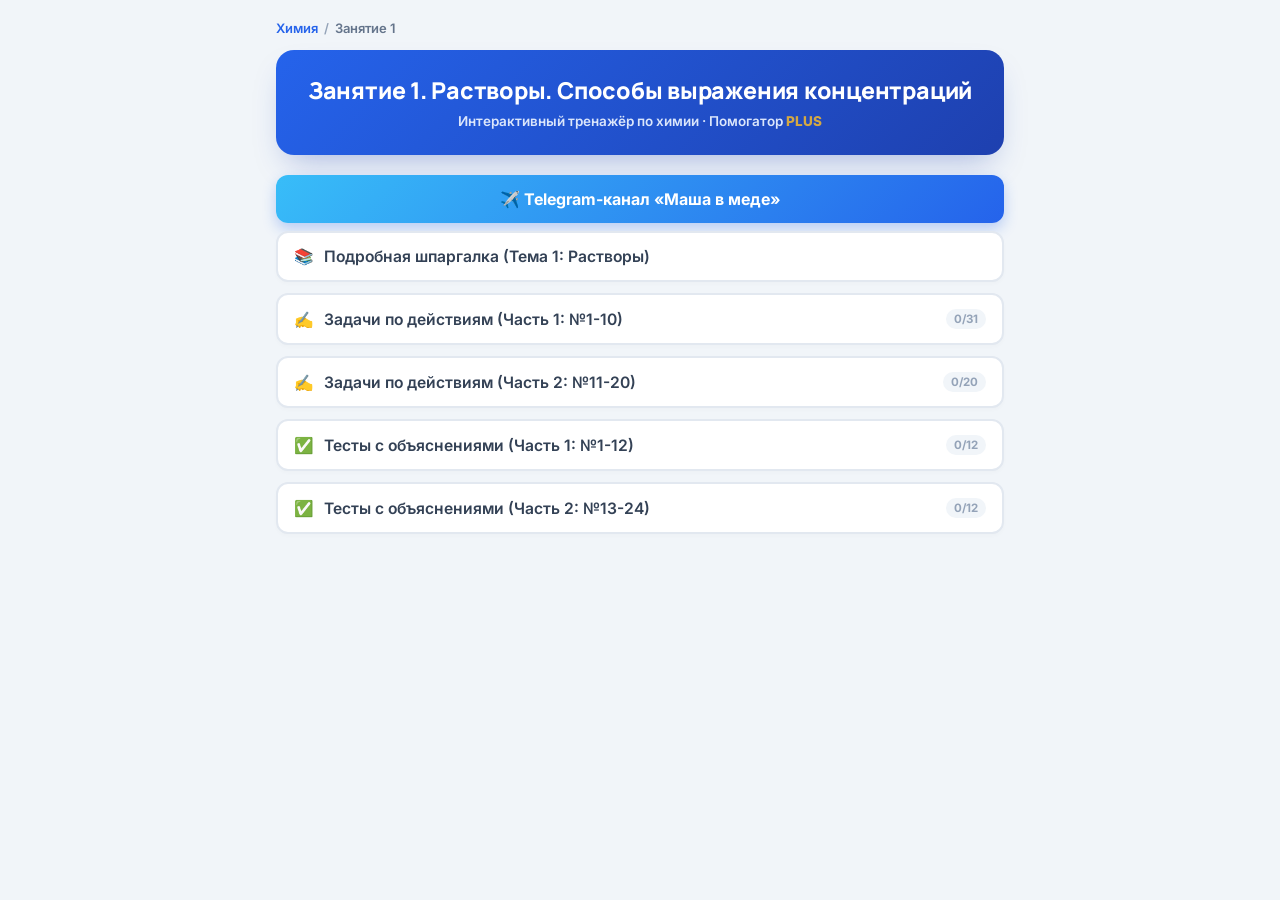
==== commit e391cf33: "Add files via upload" ====
--- a/lesson-1.html
+++ b/lesson-1.html
@@ -32,7 +32,7 @@
 <div id="app">
 
   <div class="crumb">
-    <a href="../index.html">Pomogator.med</a><span class="sep">/</span><a href="index.html">Химия</a><span class="sep">/</span><span>Занятие 1</span>
+    <a href="index.html">Химия</a><span class="sep">/</span><span>Занятие 1</span>
   </div>
 
   <div class="header">
@@ -148,4 +148,4 @@
 </script>
 <script src="quiz-engine.js"></script>
 </body>
-</html>+</html>
